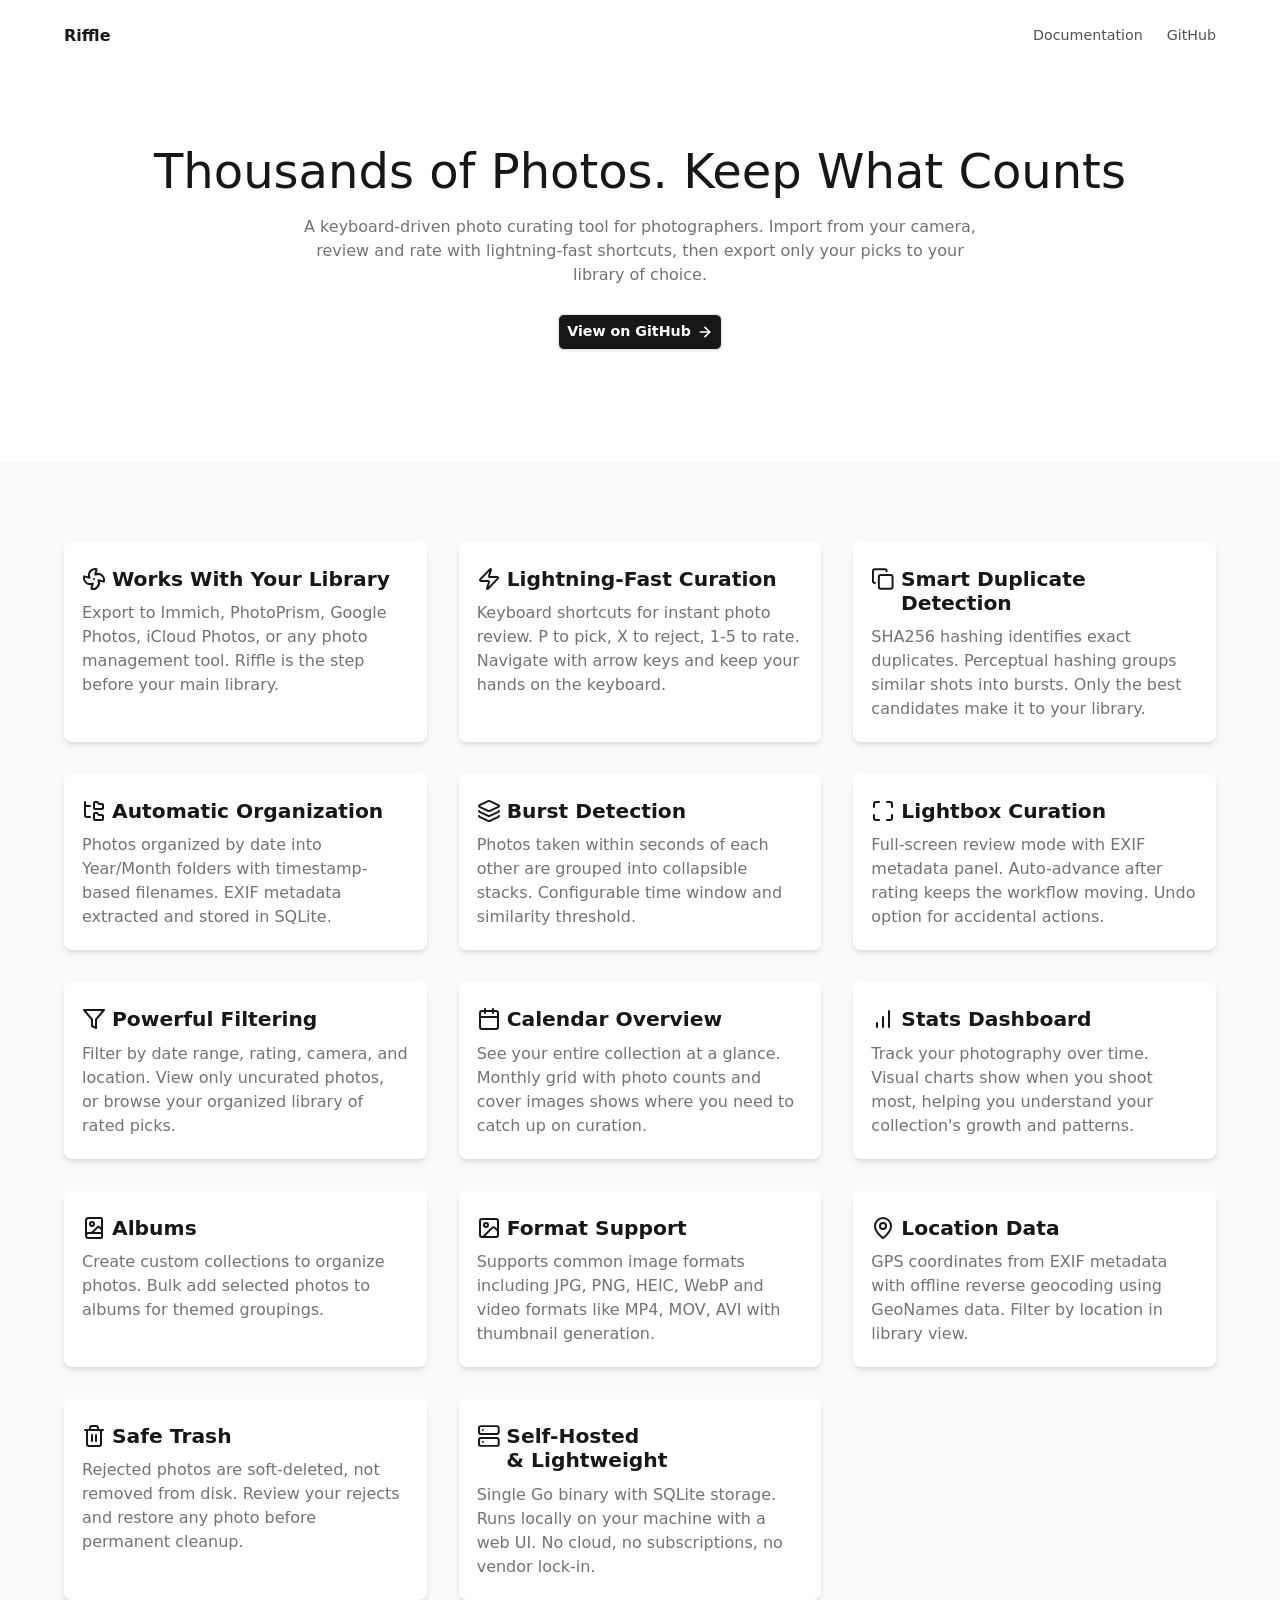
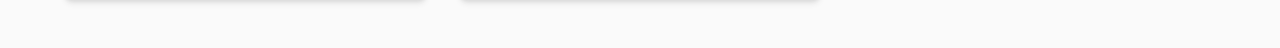
==== docs/index.html @ 76991424 "Added basic landing page" ====
<!DOCTYPE html>
<html lang="en">

<head>
    <meta charset="UTF-8">
    <meta name="viewport"
        content="initial-scale=1, viewport-fit=cover, width=device-width, maximum-scale=1.0, minimum-scale=1.0, user-scalable=no">
    <title>Riffle</title>
    <meta name="description"
        content="A fast, keyboard-driven photo curating tool. Import, review, rate, and export your photos to Immich, PhotoPrism, Google Photos, or iCloud with intelligent duplicate and burst detection.">

    <style>
        /* https: //www.joshwcomeau.com/css/custom-css-reset/ */

        /* 1. Use a more-intuitive box-sizing model */
        *,
        *::before,
        *::after {
            box-sizing: border-box;
        }

        /* 2. Remove default margin */
        * {
            margin: 0;
        }

        body {
            /* 3. Add accessible line-height */
            line-height: 1.5;
            /* 4. Improve text rendering */
            -webkit-font-smoothing: antialiased;
        }

        /* 5. Improve media defaults */
        img,
        picture,
        video,
        canvas,
        svg {
            display: block;
            max-width: 100%;
        }

        /* 6. Inherit fonts for form controls */
        input,
        button,
        textarea,
        select {
            font: inherit;
        }

        /* 7. Avoid text overflows */
        p,
        h1,
        h2,
        h3,
        h4,
        h5,
        h6 {
            overflow-wrap: break-word;
        }

        /* 8. Improve line wrapping */
        p {
            text-wrap: pretty;
        }

        h1,
        h2,
        h3,
        h4,
        h5,
        h6 {
            text-wrap: balance;
        }

        /*
        9. Create a root stacking context
        */
        #root,
        #__next {
            isolation: isolate;
        }

        :root {
            /* https://tailwindcss.com/docs/colors */
            /* https://gist.github.com/guvener/d8952570d5a8be430580b93800519439 */
            --neutral-50: #FAFAFA;
            --neutral-100: #F5F5F5;
            --neutral-200: #E5E5E5;
            --neutral-300: #D4D4D4;
            --neutral-400: #A3A3A3;
            --neutral-500: #737373;
            --neutral-600: #525252;
            --neutral-700: #404040;
            --neutral-800: #262626;
            --neutral-900: #171717;
            --red-600: #DC2626;
            --red-700: #B91C1C;
            --yellow-100: #FEF9C3;
            --yellow-500: #EAB308;

            /* typography */
            /* Major Second */
            --font-scale: 1.125;
            --font-family: ui-sans-serif, system-ui, sans-serif;
            --font-family-code: ui-monospace, monospace;
            /* 1rem * pow(var(--font-scale), 6) */
            --h1: 600 2.027rem/1.2 var(--font-family);
            /* 1rem * pow(var(--font-scale), 5) */
            --h2: 600 1.802rem/1.2 var(--font-family);
            /* 1rem * pow(var(--font-scale), 4) */
            --h3: 600 1.602rem/1.2 var(--font-family);
            /* 1rem * pow(var(--font-scale), 3) */
            --h4: 600 1.424rem/1.2 var(--font-family);
            /* 1rem * pow(var(--font-scale), 2) */
            --h5: 600 1.266rem/1.2 var(--font-family);
            /* 1rem * pow(var(--font-scale), 1) */
            --h6: 600 1.125rem/1.2 var(--font-family);
            /* https://m3.material.io/styles/typography/applying-type */
            --p1: normal 1rem/1.5 var(--font-family);
            /* 1rem / var(--font-scale) */
            --sm: normal 0.889rem/1.4 var(--font-family);
            --code: normal 0.889rem/1.4 var(--font-family-code);

            /* spacing */
            /* https://medium.com/dwarves-design/the-principle-of-spacing-in-ui-design-part-1-3354d0d65e51 */
            --spacing-xs: 6px;
            --spacing-sm: 12px;
            --spacing-md: 24px;
            --spacing-lg: 48px;

            /* elevation */
            --shadow-1: rgba(0, 0, 0, 0.01) 0px 1px 3px 0px, rgba(0, 0, 0, 0.10) 0px 1px 3px 0px;
            --shadow-2: rgba(0, 0, 0, 0.10) 0px 1px 3px 0px, rgba(0, 0, 0, 0.10) 0px 1px 3px 0px;
            /* tailwind #37 https://getcssscan.com/css-box-shadow-examples */
            --shadow-3: rgba(0, 0, 0, 0.1) 0px 4px 6px -1px, rgba(0, 0, 0, 0.06) 0px 2px 4px -1px;
            /* tailwind #38 https://getcssscan.com/css-box-shadow-examples */
            --shadow-4: rgba(0, 0, 0, 0.1) 0px 10px 15px -3px, rgba(0, 0, 0, 0.05) 0px 4px 6px -2px;
            /* tailwind #40 https://getcssscan.com/css-box-shadow-examples */
            --shadow-5: rgba(0, 0, 0, 0.25) 0px 25px 50px -12px;
            --shadow-6: rgba(0, 0, 0, 0.1) 0px -10px 15px -3px;

            /* globals */
            --mobile-navbar-height: 60px;
            --safe-area-bottom: env(safe-area-inset-bottom, 0px);
        }

        * {
            -webkit-font-smoothing: antialiased;
            text-rendering: optimizelegibility;
        }

        html {
            /* 1rem */
            font-size: 16px;
        }

        body {
            font: var(--p1);
            /* https://uxmovement.com/content/why-you-should-never-use-pure-black-for-text-or-backgrounds/ */
            color: #444;
        }

        .container {
            max-width: 1200px;
            margin: 0 auto;
            padding: 0 var(--spacing-md);
        }

        .section {
            padding: var(--spacing-lg) 0;
        }

        .header {
            padding: var(--spacing-md) 0;
        }

        .nav {
            display: flex;
            justify-content: space-between;
            align-items: center;
            opacity: 0;
            transform: translateY(-20px);
            animation: fade-from-top 0.6s ease-out 0.1s forwards;
        }

        @keyframes fade-from-top {
            to {
                opacity: 1;
                transform: translateY(0);
            }
        }

        .logo {
            display: flex;
            align-items: center;
            gap: 8px;
            font: var(--p);
            font-weight: 600;
            color: var(--neutral-900);
            text-decoration: none;
        }

        .nav-links {
            display: flex;
            gap: var(--spacing-md);
            align-items: center;
        }

        .nav-link {
            color: var(--neutral-600);
            text-decoration: none;
            font: var(--sm);
            font-weight: 500;
            transition: color 0.3s ease;
        }

        .nav-link:hover {
            color: var(--neutral-900);
        }

        .hero {
            text-align: center;
            padding: 4rem 0;
        }

        .hero-title {
            color: var(--neutral-900);
            margin-bottom: 8px;
            font-size: 48px;
            font-weight: 400;
        }

        .hero-subtitle {
            font: var(--h4);
            color: var(--neutral-600);
            margin-bottom: var(--spacing-lg);
            max-width: 800px;
            margin-left: auto;
            margin-right: auto;
            font-weight: normal;
        }

        .hero-description {
            font: var(--p1);
            color: var(--neutral-500);
            max-width: 700px;
            margin: 0 auto var(--spacing-md);
        }

        .hero-buttons {
            display: flex;
            gap: var(--spacing-md);
            justify-content: center;
            margin-bottom: var(--spacing-lg);
            opacity: 0;
            transform: translateY(20px);
            animation: fade-from-bottom 0.8s ease-out 0.2s forwards;
        }

        .button {
            display: flex;
            height: 36px;
            align-items: center;
            justify-content: space-between;
            padding: 0 8px;
            border-radius: 6px;
            border: 1px solid var(--neutral-200);
            overflow: hidden;
            font: var(--sm);
            font-weight: 600;
            transition-property: background-color, box-shadow;
            transition-duration: 500ms;
            text-decoration: none;
            box-shadow: var(--shadow-1);
            background-color: #fff;
        }

        .button:hover {
            background-color: var(--neutral-100);
            cursor: pointer;
        }

        .button:active {
            box-shadow: none;
        }

        .button.primary {
            background-color: var(--neutral-900);
            color: white;

            svg {
                margin-left: 6px;
            }
        }

        .button.primary:hover {
            background-color: var(--neutral-700);
        }

        .button.secondary {
            background-color: white;
            color: var(--neutral-900);
        }

        .button.secondary:hover {
            background-color: var(--neutral-50);
        }

        .screenshot {
            margin: 0 auto;
            border: 1px solid var(--neutral-200);
            outline: 5px solid var(--neutral-100);
            border-radius: 8px;
            box-shadow: var(--shadow-5);
            overflow: hidden;
            opacity: 0;
            transform: translateY(30px);
            animation: fade-from-bottom 0.8s ease-out 0.3s forwards;
        }

        @keyframes fade-from-bottom {
            to {
                opacity: 1;
                transform: translateY(0);
            }
        }

        .screenshot img {
            width: 100%;
            height: auto;
            display: block;
        }

        .features {
            background-color: var(--neutral-50);
        }

        .features-grid {
            display: grid;
            grid-template-columns: repeat(auto-fit, minmax(300px, 1fr));
            gap: 32px;
            margin-top: 32px;
        }

        .feature-card {
            background: white;
            padding: 18px;
            border-radius: 8px;
            box-shadow: var(--shadow-3);
        }

        .feature-title {
            color: var(--neutral-900);
            display: flex;

            svg {
                margin-right: 6px;
                ;
            }
        }

        .feature-description {
            color: var(--neutral-500);
        }

        .focus-section {
            text-align: center;
        }

        .section-title {
            font: var(--h2);
            color: var(--neutral-900);
            margin-bottom: var(--spacing-md);
        }

        .section-description {
            color: var(--neutral-700);
            max-width: 800px;
            margin: 0 auto;
        }

        strong {
            font-weight: 600;
        }

        em {
            font-style: italic;
        }

        h1 {
            font: var(--h2);
            margin-bottom: 24px;
        }

        h2 {
            font: var(--h3);
        }

        h3 {
            font: var(--h5);
        }

        h4,
        h5,
        h6 {
            font: var(--h6);
        }

        p,
        blockquote,
        ul,
        li,
        table {
            font: var(--p1);
            padding: 3px 0;
        }

        img {
            width: auto;
            max-width: 100%;
        }

        h1,
        h2,
        h3,
        h4,
        h5,
        h6 {
            padding: 3px 0;
            margin-top: 4px;
            margin-bottom: 4px;
            font-weight: 600;
        }

        code {
            font: var(--code);
            background-color: var(--neutral-50);
            border-radius: 4px;
            padding: 4px 8px;
        }

        pre {
            margin: 4px 0;
            padding: 12px;
            background-color: var(--neutral-50);
            border-radius: 4px;
            overflow: scroll;

            &::-webkit-scrollbar {
                display: none;
            }

            font: var(--code);
            line-height: 24px;
        }

        blockquote {
            border-left: 3px solid var(--neutral-700);
            padding-left: 10px;
            margin: 10px 4px;
        }

        ul {
            padding-left: 20px;
        }

        ul>li>ul {
            padding-top: 0;
            padding-bottom: 0;
        }

        li>ul>li {
            padding-bottom: 0;
        }

        ul.contains-task-list {
            padding-left: 0;
        }

        li.task-list-item {
            list-style-type: none;
        }

        table {
            width: 100%;
            border-collapse: collapse;
            margin: 24px 0;
        }

        table,
        th,
        td {
            border: 1px solid var(--neutral-200);
            padding: 5px 15px;
            width: max-content;
        }

        th {
            text-align: left;
        }

        hr {
            margin-top: 24px;
            margin-bottom: 24px;
            border: 1px solid var(--neutral-100);
        }

        s {
            color: var(--neutral-400);
        }

        mark {
            background: var(--yellow-100);
            border-radius: 4px;
            padding: 2px;
        }

        @media (max-width: 768px) {
            .nav-links {
                gap: var(--spacing-sm);
            }

            .hero-title {
                font-size: 40px;
            }

            .features-grid {
                grid-template-columns: 1fr;
            }
        }
    </style>
</head>

<body>
    <header class="header">
        <nav class="nav container">
            <a href="/riffle" class="logo">Riffle</a>
            <div class="nav-links">
                <a href="/riffle/documentation" class="nav-link">Documentation</a>
                <a href="https://github.com/sheshbabu/riffle" class="nav-link">GitHub</a>
            </div>
        </nav>
    </header>

    <main>
        <section class="hero section">
            <div class="container">
                <h1 class="hero-title">Thousands of Photos. Keep What Counts</h1>
                <p class="hero-description">
                    A keyboard-driven photo curating tool for photographers. Import from your camera, review and rate
                    with lightning-fast shortcuts, then export only your picks to your library of choice.
                </p>

                <div class="hero-buttons">
                    <a href="https://github.com/sheshbabu/riffle" class="button primary" target="_blank">View on GitHub
                        <svg xmlns="http://www.w3.org/2000/svg" width="16" height="16" viewBox="0 0 24 24" fill="none"
                            stroke="currentColor" stroke-width="2.5" stroke-linecap="round" stroke-linejoin="round"
                            class="lucide lucide-arrow-right-icon lucide-arrow-right">
                            <path d="M5 12h14" />
                            <path d="m12 5 7 7-7 7" />
                        </svg>
                    </a>
                </div>
            </div>
        </section>

        <section class="features section">
            <div class="container">
                <div class="features-grid">
                    <div class="feature-card">
                        <h3 class="feature-title">
                            <svg xmlns="http://www.w3.org/2000/svg" width="24" height="24" viewBox="0 0 24 24"
                                fill="none" stroke="currentColor" stroke-width="2" stroke-linecap="round"
                                stroke-linejoin="round" class="lucide lucide-fan-icon lucide-fan">
                                <path
                                    d="M10.827 16.379a6.082 6.082 0 0 1-8.618-7.002l5.412 1.45a6.082 6.082 0 0 1 7.002-8.618l-1.45 5.412a6.082 6.082 0 0 1 8.618 7.002l-5.412-1.45a6.082 6.082 0 0 1-7.002 8.618l1.45-5.412Z" />
                                <path d="M12 12v.01" />
                            </svg>
                            Works With Your Library
                        </h3>
                        <p class="feature-description">
                            Export to Immich, PhotoPrism, Google Photos, iCloud Photos, or any photo management tool.
                            Riffle is the step before your main library.
                        </p>
                    </div>

                    <div class="feature-card">
                        <h3 class="feature-title">
                            <svg xmlns="http://www.w3.org/2000/svg" width="24" height="24" viewBox="0 0 24 24"
                                fill="none" stroke="currentColor" stroke-width="2" stroke-linecap="round"
                                stroke-linejoin="round" class="lucide lucide-zap-icon lucide-zap">
                                <path
                                    d="M4 14a1 1 0 0 1-.78-1.63l9.9-10.2a.5.5 0 0 1 .86.46l-1.92 6.02A1 1 0 0 0 13 10h7a1 1 0 0 1 .78 1.63l-9.9 10.2a.5.5 0 0 1-.86-.46l1.92-6.02A1 1 0 0 0 11 14z" />
                            </svg>
                            Lightning-Fast Curation
                        </h3>
                        <p class="feature-description">
                            Keyboard shortcuts for instant photo review. P to pick, X to reject, 1-5 to rate. Navigate
                            with arrow keys and keep your hands on the keyboard.
                        </p>
                    </div>

                    <div class="feature-card">
                        <h3 class="feature-title">
                            <svg xmlns="http://www.w3.org/2000/svg" width="24" height="24" viewBox="0 0 24 24"
                                fill="none" stroke="currentColor" stroke-width="2" stroke-linecap="round"
                                stroke-linejoin="round" class="lucide lucide-copy-icon lucide-copy">
                                <rect width="14" height="14" x="8" y="8" rx="2" ry="2" />
                                <path d="M4 16c-1.1 0-2-.9-2-2V4c0-1.1.9-2 2-2h10c1.1 0 2 .9 2 2" />
                            </svg>
                            Smart Duplicate Detection
                        </h3>
                        <p class="feature-description">
                            SHA256 hashing identifies exact duplicates. Perceptual hashing groups similar shots into
                            bursts. Only the best candidates make it to your library.
                        </p>
                    </div>

                    <div class="feature-card">
                        <h3 class="feature-title">
                            <svg xmlns="http://www.w3.org/2000/svg" width="24" height="24" viewBox="0 0 24 24"
                                fill="none" stroke="currentColor" stroke-width="2" stroke-linecap="round"
                                stroke-linejoin="round" class="lucide lucide-folder-tree-icon lucide-folder-tree">
                                <path
                                    d="M20 10a1 1 0 0 0 1-1V6a1 1 0 0 0-1-1h-2.5a1 1 0 0 1-.8-.4l-.9-1.2A1 1 0 0 0 15 3h-2a1 1 0 0 0-1 1v5a1 1 0 0 0 1 1Z" />
                                <path
                                    d="M20 21a1 1 0 0 0 1-1v-3a1 1 0 0 0-1-1h-2.9a1 1 0 0 1-.88-.55l-.42-.85a1 1 0 0 0-.92-.6H13a1 1 0 0 0-1 1v5a1 1 0 0 0 1 1Z" />
                                <path d="M3 5a2 2 0 0 0 2 2h3" />
                                <path d="M3 3v13a2 2 0 0 0 2 2h3" />
                            </svg>
                            Automatic Organization
                        </h3>
                        <p class="feature-description">
                            Photos organized by date into Year/Month folders with timestamp-based filenames. EXIF
                            metadata extracted and stored in SQLite.
                        </p>
                    </div>

                    <div class="feature-card">
                        <h3 class="feature-title">
                            <svg xmlns="http://www.w3.org/2000/svg" width="24" height="24" viewBox="0 0 24 24"
                                fill="none" stroke="currentColor" stroke-width="2" stroke-linecap="round"
                                stroke-linejoin="round" class="lucide lucide-layers-icon lucide-layers">
                                <path
                                    d="M12.83 2.18a2 2 0 0 0-1.66 0L2.6 6.08a1 1 0 0 0 0 1.83l8.58 3.91a2 2 0 0 0 1.66 0l8.58-3.9a1 1 0 0 0 0-1.83z" />
                                <path d="M2 12a1 1 0 0 0 .58.91l8.6 3.91a2 2 0 0 0 1.65 0l8.58-3.9A1 1 0 0 0 22 12" />
                                <path d="M2 17a1 1 0 0 0 .58.91l8.6 3.91a2 2 0 0 0 1.65 0l8.58-3.9A1 1 0 0 0 22 17" />
                            </svg>
                            Burst Detection
                        </h3>
                        <p class="feature-description">
                            Photos taken within seconds of each other are grouped into collapsible stacks. Configurable
                            time window and similarity threshold.
                        </p>
                    </div>

                    <div class="feature-card">
                        <h3 class="feature-title">
                            <svg xmlns="http://www.w3.org/2000/svg" width="24" height="24" viewBox="0 0 24 24"
                                fill="none" stroke="currentColor" stroke-width="2" stroke-linecap="round"
                                stroke-linejoin="round" class="lucide lucide-maximize-icon lucide-maximize">
                                <path d="M8 3H5a2 2 0 0 0-2 2v3" />
                                <path d="M21 8V5a2 2 0 0 0-2-2h-3" />
                                <path d="M3 16v3a2 2 0 0 0 2 2h3" />
                                <path d="M16 21h3a2 2 0 0 0 2-2v-3" />
                            </svg>
                            Lightbox Curation
                        </h3>
                        <p class="feature-description">
                            Full-screen review mode with EXIF metadata panel. Auto-advance after rating keeps the
                            workflow moving. Undo option for accidental actions.
                        </p>
                    </div>

                    <div class="feature-card">
                        <h3 class="feature-title">
                            <svg xmlns="http://www.w3.org/2000/svg" width="24" height="24" viewBox="0 0 24 24"
                                fill="none" stroke="currentColor" stroke-width="2" stroke-linecap="round"
                                stroke-linejoin="round" class="lucide lucide-filter-icon lucide-filter">
                                <polygon points="22 3 2 3 10 12.46 10 19 14 21 14 12.46 22 3" />
                            </svg>
                            Powerful Filtering
                        </h3>
                        <p class="feature-description">
                            Filter by date range, rating, camera, and location. View only uncurated photos, or browse
                            your organized library of rated picks.
                        </p>
                    </div>

                    <div class="feature-card">
                        <h3 class="feature-title">
                            <svg xmlns="http://www.w3.org/2000/svg" width="24" height="24" viewBox="0 0 24 24"
                                fill="none" stroke="currentColor" stroke-width="2" stroke-linecap="round"
                                stroke-linejoin="round" class="lucide lucide-calendar-icon lucide-calendar">
                                <path d="M8 2v4" />
                                <path d="M16 2v4" />
                                <rect width="18" height="18" x="3" y="4" rx="2" />
                                <path d="M3 10h18" />
                            </svg>
                            Calendar Overview
                        </h3>
                        <p class="feature-description">
                            See your entire collection at a glance. Monthly grid with photo counts and cover images
                            shows where you need to catch up on curation.
                        </p>
                    </div>

                    <div class="feature-card">
                        <h3 class="feature-title">
                            <svg xmlns="http://www.w3.org/2000/svg" width="24" height="24" viewBox="0 0 24 24"
                                fill="none" stroke="currentColor" stroke-width="2" stroke-linecap="round"
                                stroke-linejoin="round" class="lucide lucide-bar-chart-icon lucide-bar-chart">
                                <line x1="12" x2="12" y1="20" y2="10" />
                                <line x1="18" x2="18" y1="20" y2="4" />
                                <line x1="6" x2="6" y1="20" y2="16" />
                            </svg>
                            Stats Dashboard
                        </h3>
                        <p class="feature-description">
                            Track your photography over time. Visual charts show when you shoot most, helping you
                            understand your collection's growth and patterns.
                        </p>
                    </div>

                    <div class="feature-card">
                        <h3 class="feature-title">
                            <svg xmlns="http://www.w3.org/2000/svg" width="24" height="24" viewBox="0 0 24 24"
                                fill="none" stroke="currentColor" stroke-width="2" stroke-linecap="round"
                                stroke-linejoin="round" class="lucide lucide-book-image-icon lucide-book-image">
                                <path
                                    d="M4 19.5v-15A2.5 2.5 0 0 1 6.5 2H19a1 1 0 0 1 1 1v18a1 1 0 0 1-1 1H6.5a1 1 0 0 1 0-5H20" />
                                <circle cx="10" cy="8" r="2" />
                                <path d="m20 13.7-2.1-2.1a2 2 0 0 0-2.8 0L9.7 17" />
                            </svg>
                            Albums
                        </h3>
                        <p class="feature-description">
                            Create custom collections to organize photos. Bulk add selected photos to albums for themed
                            groupings.
                        </p>
                    </div>

                    <div class="feature-card">
                        <h3 class="feature-title">
                            <svg xmlns="http://www.w3.org/2000/svg" width="24" height="24" viewBox="0 0 24 24"
                                fill="none" stroke="currentColor" stroke-width="2" stroke-linecap="round"
                                stroke-linejoin="round" class="lucide lucide-image-icon lucide-image">
                                <rect width="18" height="18" x="3" y="3" rx="2" ry="2" />
                                <circle cx="9" cy="9" r="2" />
                                <path d="m21 15-3.086-3.086a2 2 0 0 0-2.828 0L6 21" />
                            </svg>
                            Format Support
                        </h3>
                        <p class="feature-description">
                            Supports common image formats including JPG, PNG, HEIC, WebP and video formats like MP4,
                            MOV, AVI with thumbnail generation.
                        </p>
                    </div>

                    <div class="feature-card">
                        <h3 class="feature-title">
                            <svg xmlns="http://www.w3.org/2000/svg" width="24" height="24" viewBox="0 0 24 24"
                                fill="none" stroke="currentColor" stroke-width="2" stroke-linecap="round"
                                stroke-linejoin="round" class="lucide lucide-map-pin-icon lucide-map-pin">
                                <path
                                    d="M20 10c0 4.993-5.539 10.193-7.399 11.799a1 1 0 0 1-1.202 0C9.539 20.193 4 14.993 4 10a8 8 0 0 1 16 0" />
                                <circle cx="12" cy="10" r="3" />
                            </svg>
                            Location Data
                        </h3>
                        <p class="feature-description">
                            GPS coordinates from EXIF metadata with offline reverse geocoding using GeoNames data.
                            Filter by location in library view.
                        </p>
                    </div>

                    <div class="feature-card">
                        <h3 class="feature-title">
                            <svg xmlns="http://www.w3.org/2000/svg" width="24" height="24" viewBox="0 0 24 24"
                                fill="none" stroke="currentColor" stroke-width="2" stroke-linecap="round"
                                stroke-linejoin="round" class="lucide lucide-trash-2-icon lucide-trash-2">
                                <path d="M3 6h18" />
                                <path d="M19 6v14c0 1-1 2-2 2H7c-1 0-2-1-2-2V6" />
                                <path d="M8 6V4c0-1 1-2 2-2h4c1 0 2 1 2 2v2" />
                                <line x1="10" x2="10" y1="11" y2="17" />
                                <line x1="14" x2="14" y1="11" y2="17" />
                            </svg>
                            Safe Trash
                        </h3>
                        <p class="feature-description">
                            Rejected photos are soft-deleted, not removed from disk. Review your rejects and restore
                            any photo before permanent cleanup.
                        </p>
                    </div>

                    <div class="feature-card">
                        <h3 class="feature-title">
                            <svg xmlns="http://www.w3.org/2000/svg" width="24" height="24" viewBox="0 0 24 24"
                                fill="none" stroke="currentColor" stroke-width="2" stroke-linecap="round"
                                stroke-linejoin="round" class="lucide lucide-server-icon lucide-server">
                                <rect width="20" height="8" x="2" y="2" rx="2" ry="2" />
                                <rect width="20" height="8" x="2" y="14" rx="2" ry="2" />
                                <line x1="6" x2="6.01" y1="6" y2="6" />
                                <line x1="6" x2="6.01" y1="18" y2="18" />
                            </svg>
                            Self-Hosted & Lightweight
                        </h3>
                        <p class="feature-description">
                            Single Go binary with SQLite storage. Runs locally on your machine with a web UI.
                            No cloud, no subscriptions, no vendor lock-in.
                        </p>
                    </div>

                </div>
            </div>
        </section>
    </main>

</body>

</html>
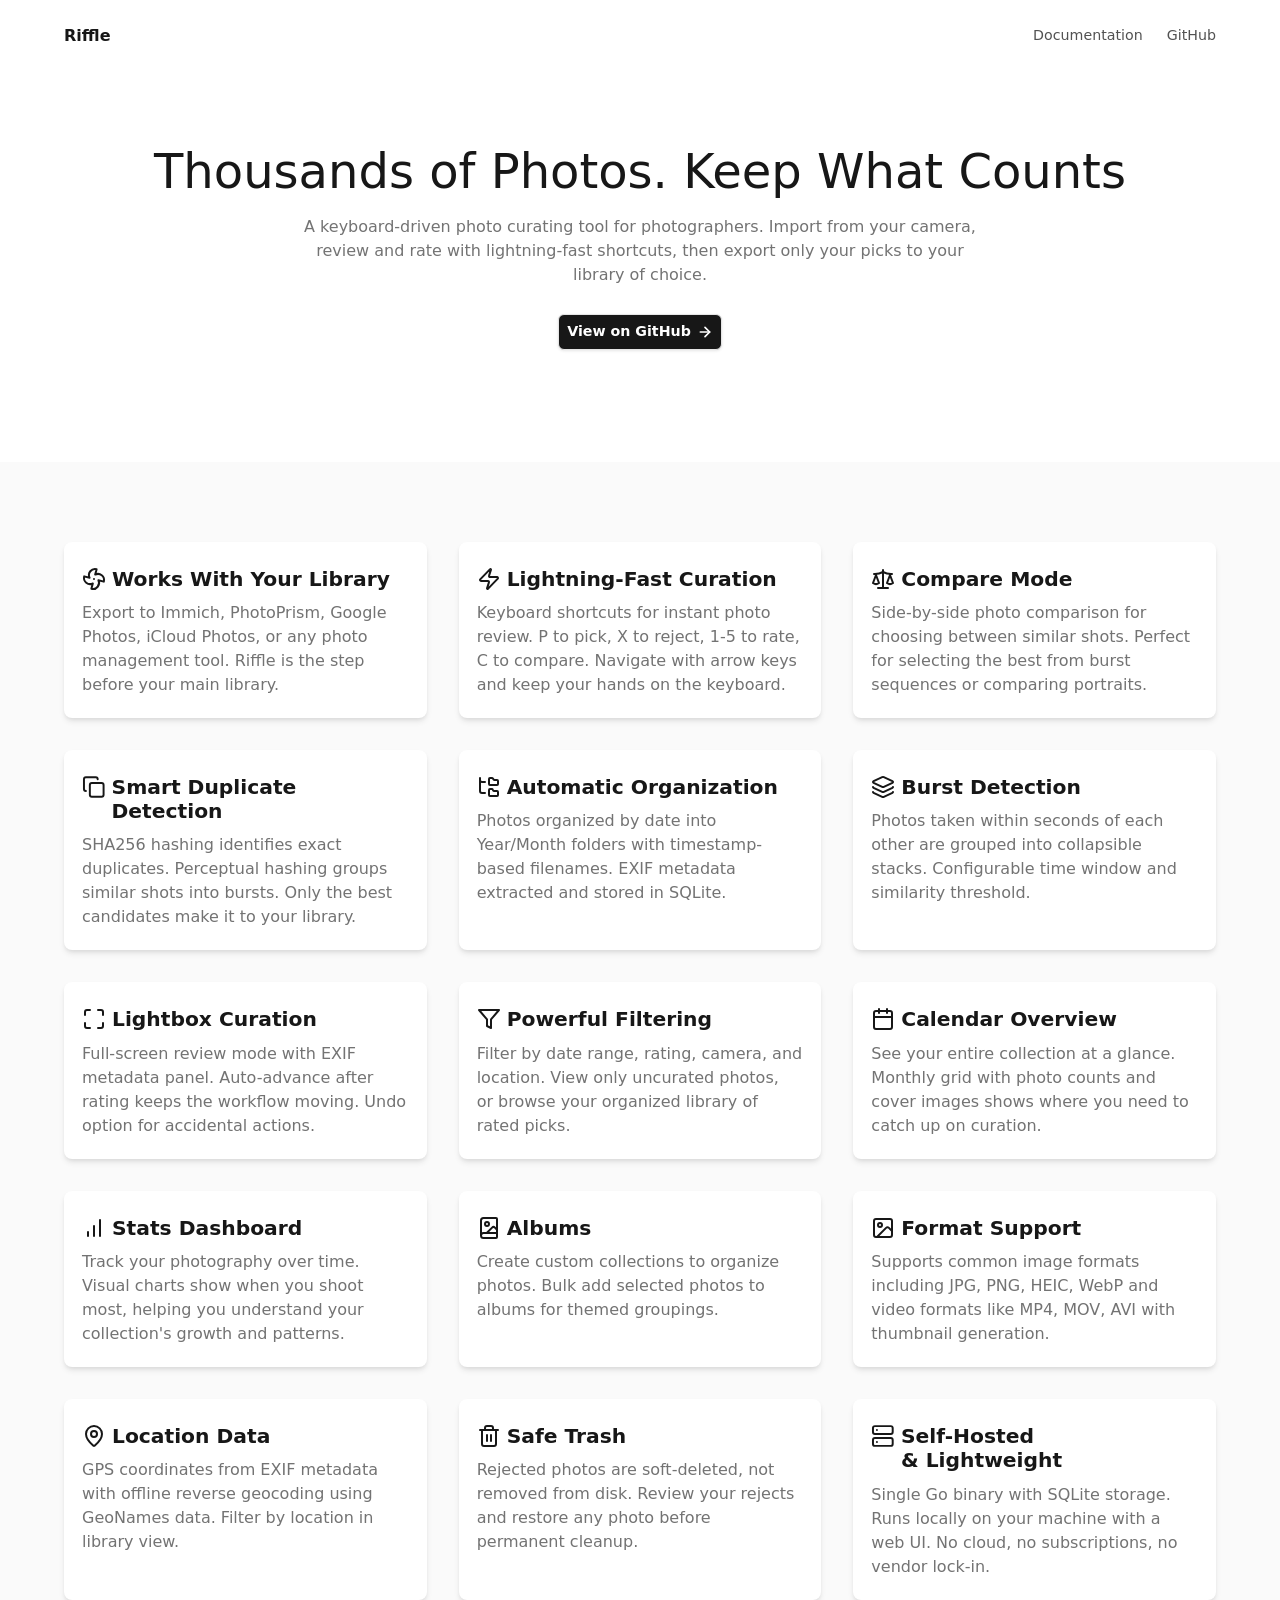
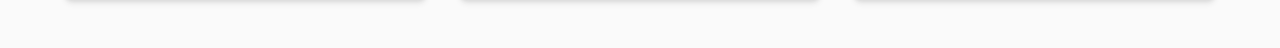
==== commit 637520f0: "Implemented compare mode" ====
--- a/docs/index.html
+++ b/docs/index.html
@@ -597,8 +597,26 @@
                             Lightning-Fast Curation
                         </h3>
                         <p class="feature-description">
-                            Keyboard shortcuts for instant photo review. P to pick, X to reject, 1-5 to rate. Navigate
+                            Keyboard shortcuts for instant photo review. P to pick, X to reject, 1-5 to rate, C to compare. Navigate
                             with arrow keys and keep your hands on the keyboard.
+                        </p>
+                    </div>
+
+                    <div class="feature-card">
+                        <h3 class="feature-title">
+                            <svg xmlns="http://www.w3.org/2000/svg" width="24" height="24" viewBox="0 0 24 24"
+                                fill="none" stroke="currentColor" stroke-width="2" stroke-linecap="round"
+                                stroke-linejoin="round" class="lucide lucide-scale-icon lucide-scale">
+                                <path d="M12 3v18" />
+                                <path d="m19 8 3 8a5 5 0 0 1-6 0zV7" />
+                                <path d="M3 7h1a17 17 0 0 0 8-2 17 17 0 0 0 8 2h1" />
+                                <path d="m5 8 3 8a5 5 0 0 1-6 0zV7" />
+                                <path d="M7 21h10" />
+                            </svg>
+                            Compare Mode
+                        </h3>
+                        <p class="feature-description">
+                            Side-by-side photo comparison for choosing between similar shots. Perfect for selecting the best from burst sequences or comparing portraits.
                         </p>
                     </div>
 
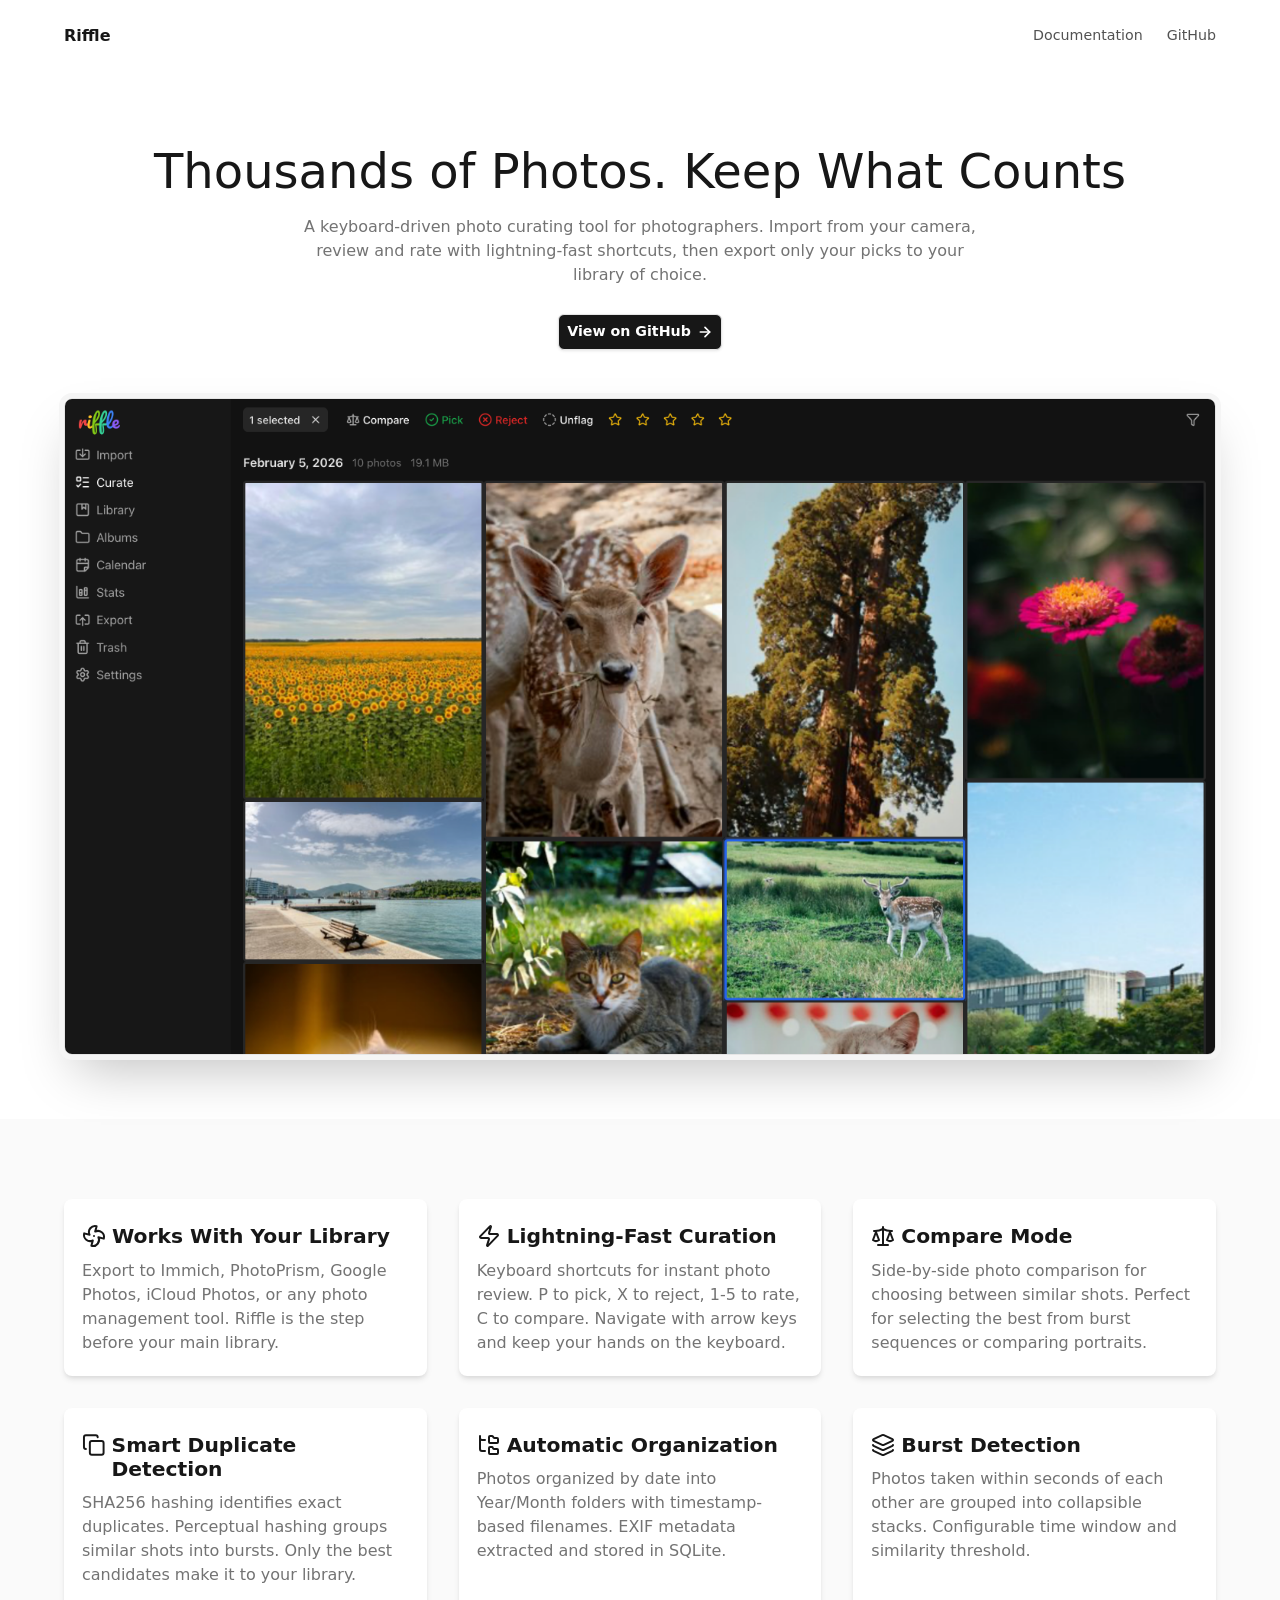
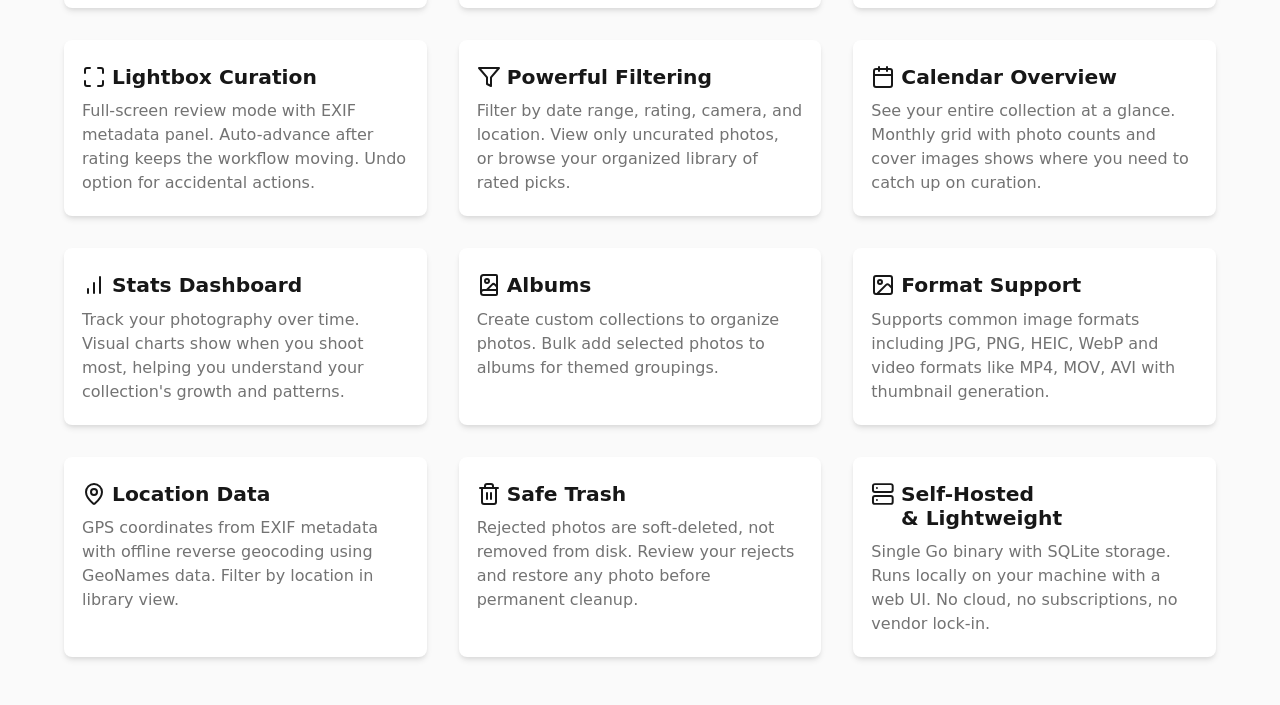
==== commit 7f71c142: "Added screenshot" ====
--- a/docs/index.html
+++ b/docs/index.html
@@ -563,6 +563,10 @@
                         </svg>
                     </a>
                 </div>
+
+                <div class="screenshot">
+                    <img src="screenshot.png" />
+                </div>
             </div>
         </section>
 
@@ -597,7 +601,8 @@
                             Lightning-Fast Curation
                         </h3>
                         <p class="feature-description">
-                            Keyboard shortcuts for instant photo review. P to pick, X to reject, 1-5 to rate, C to compare. Navigate
+                            Keyboard shortcuts for instant photo review. P to pick, X to reject, 1-5 to rate, C to
+                            compare. Navigate
                             with arrow keys and keep your hands on the keyboard.
                         </p>
                     </div>
@@ -616,7 +621,8 @@
                             Compare Mode
                         </h3>
                         <p class="feature-description">
-                            Side-by-side photo comparison for choosing between similar shots. Perfect for selecting the best from burst sequences or comparing portraits.
+                            Side-by-side photo comparison for choosing between similar shots. Perfect for selecting the
+                            best from burst sequences or comparing portraits.
                         </p>
                     </div>
 
